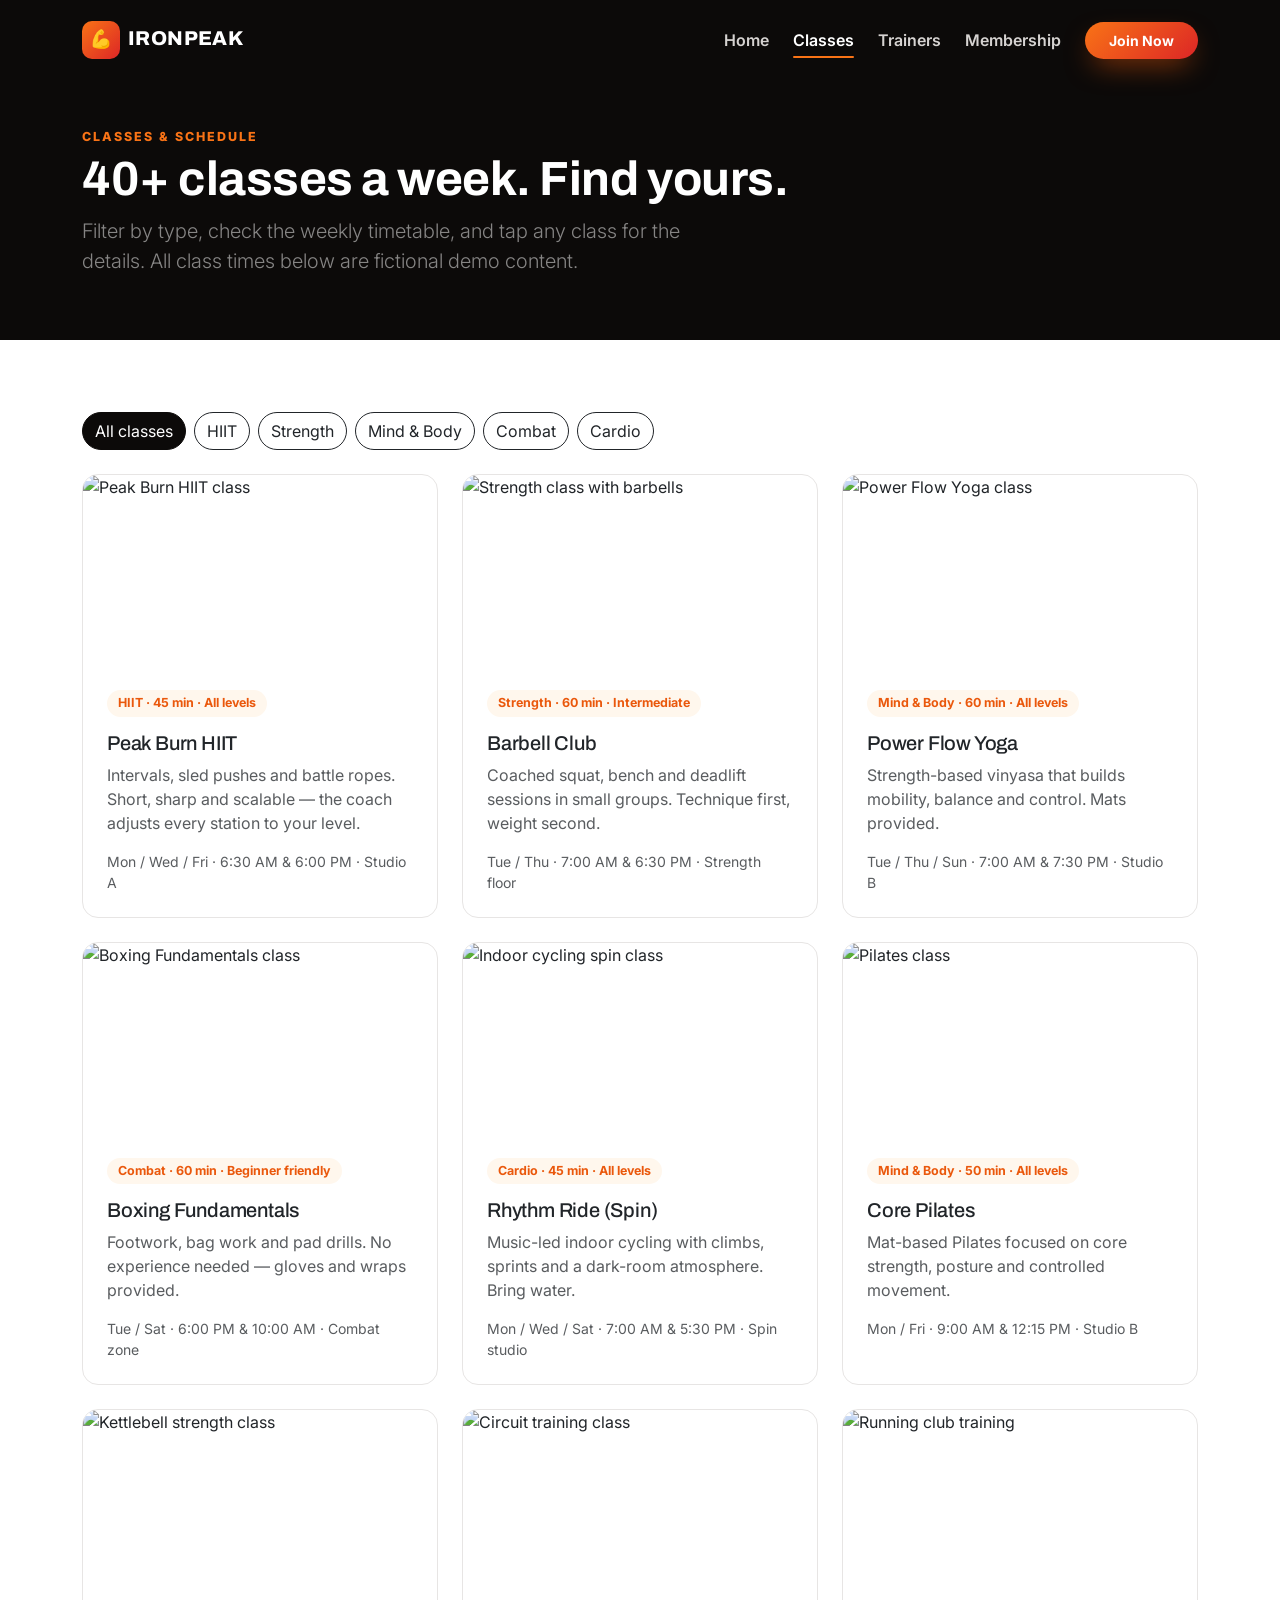
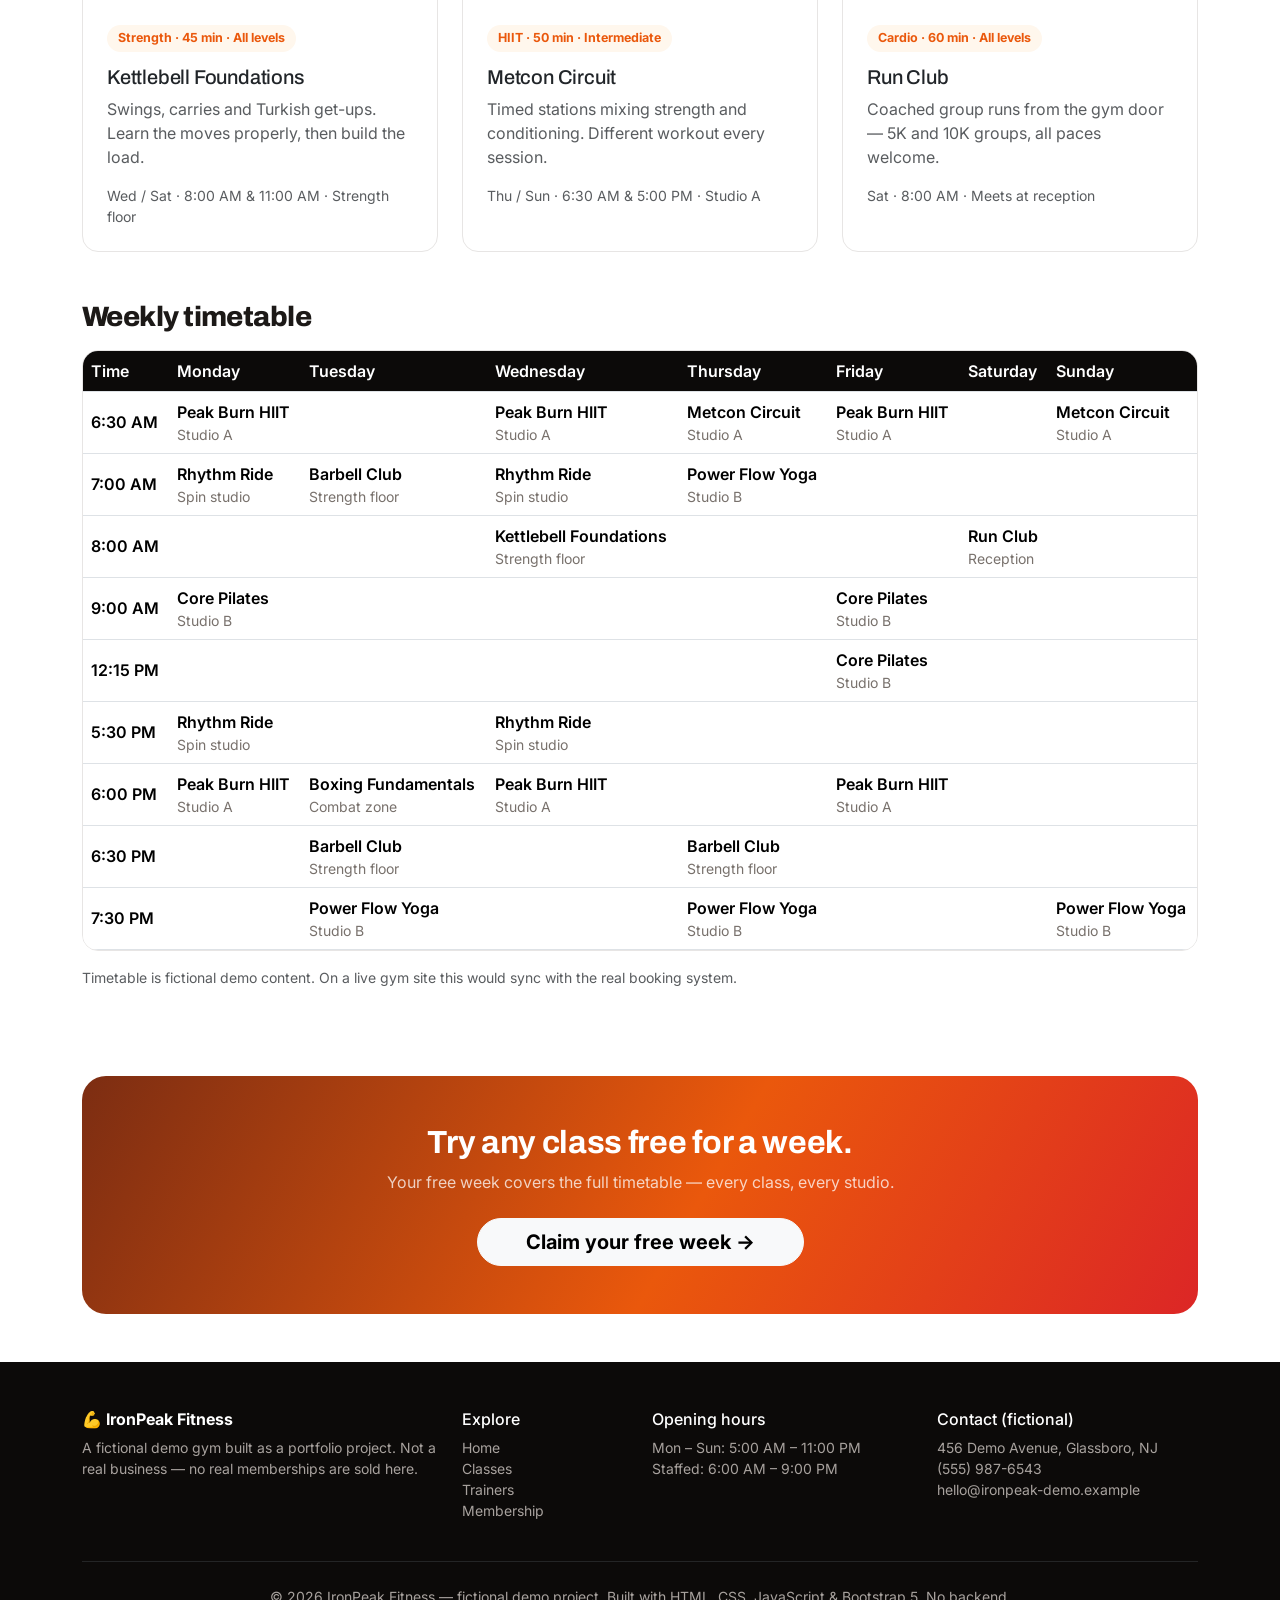
==== classes.html @ 5a1632c7 "Add IronPeak Fitness: class schedule, trainers, membership plans, BMI calculator" ====
<!DOCTYPE html>
<html lang="en">
<head>
  <meta charset="UTF-8">
  <meta name="viewport" content="width=device-width, initial-scale=1.0">
  <meta name="description" content="IronPeak Fitness class schedule — fictional demo timetable and class details.">
  <title>Classes &amp; Schedule — IronPeak Fitness</title>
  <link href="https://cdn.jsdelivr.net/npm/bootstrap@5.3.3/dist/css/bootstrap.min.css" rel="stylesheet">
  <link rel="preconnect" href="https://fonts.googleapis.com">
  <link href="https://fonts.googleapis.com/css2?family=Archivo:wght@600;700;800;900&family=Inter:wght@400;500;600;700&display=swap" rel="stylesheet">
  <link rel="stylesheet" href="assets/css/style.css">
</head>
<body>

<nav class="navbar navbar-expand-lg navbar-dark sticky-top py-3" style="background-color: var(--coal) !important;">
  <div class="container">
    <a class="navbar-brand" href="index.html"><span class="logo-mark">💪</span>IRONPEAK</a>
    <button class="navbar-toggler" type="button" data-bs-toggle="collapse" data-bs-target="#mainNav" aria-controls="mainNav" aria-expanded="false" aria-label="Toggle navigation">
      <span class="navbar-toggler-icon"></span>
    </button>
    <div class="collapse navbar-collapse" id="mainNav">
      <ul class="navbar-nav ms-auto align-items-lg-center gap-lg-2">
        <li class="nav-item"><a class="nav-link" href="index.html">Home</a></li>
        <li class="nav-item"><a class="nav-link active" href="classes.html">Classes</a></li>
        <li class="nav-item"><a class="nav-link" href="trainers.html">Trainers</a></li>
        <li class="nav-item"><a class="nav-link" href="membership.html">Membership</a></li>
        <li class="nav-item ms-lg-2"><a class="btn btn-ember btn-sm px-4 py-2" href="membership.html">Join Now</a></li>
      </ul>
    </div>
  </div>
</nav>

<header class="py-5" style="background: var(--coal); color: #fff;">
  <div class="container">
    <p class="section-kicker mb-1">Classes &amp; schedule</p>
    <h1 class="display-5 fw-bold">40+ classes a week. Find yours.</h1>
    <p class="lead text-white-50" style="max-width: 640px;">Filter by type, check the weekly timetable, and tap any class for the details. All class times below are fictional demo content.</p>
  </div>
</header>

<section class="section-pad">
  <div class="container">
    <!-- FILTER -->
    <div class="d-flex flex-wrap gap-2 mb-4 reveal" role="group" aria-label="Filter classes">
      <button type="button" class="btn btn-outline-dark rounded-pill filter-btn active" data-filter="all">All classes</button>
      <button type="button" class="btn btn-outline-dark rounded-pill filter-btn" data-filter="hiit">HIIT</button>
      <button type="button" class="btn btn-outline-dark rounded-pill filter-btn" data-filter="strength">Strength</button>
      <button type="button" class="btn btn-outline-dark rounded-pill filter-btn" data-filter="mind-body">Mind &amp; Body</button>
      <button type="button" class="btn btn-outline-dark rounded-pill filter-btn" data-filter="combat">Combat</button>
      <button type="button" class="btn btn-outline-dark rounded-pill filter-btn" data-filter="cardio">Cardio</button>
    </div>

    <!-- CLASS CARDS -->
    <div class="row g-4" id="class-grid">
      <div class="col-md-6 col-lg-4 reveal" data-category="hiit">
        <div class="card card-lift h-100">
          <img src="https://picsum.photos/seed/ironpeak-hiit/800/500" class="card-img-top class-img" alt="Peak Burn HIIT class" loading="lazy">
          <div class="card-body p-4">
            <span class="chip">HIIT · 45 min · All levels</span>
            <h5 class="mt-2">Peak Burn HIIT</h5>
            <p class="text-muted">Intervals, sled pushes and battle ropes. Short, sharp and scalable — the coach adjusts every station to your level.</p>
            <p class="text-muted small mb-0">Mon / Wed / Fri · 6:30 AM &amp; 6:00 PM · Studio A</p>
          </div>
        </div>
      </div>
      <div class="col-md-6 col-lg-4 reveal reveal-delay-1" data-category="strength">
        <div class="card card-lift h-100">
          <img src="https://picsum.photos/seed/ironpeak-strength/800/500" class="card-img-top class-img" alt="Strength class with barbells" loading="lazy">
          <div class="card-body p-4">
            <span class="chip">Strength · 60 min · Intermediate</span>
            <h5 class="mt-2">Barbell Club</h5>
            <p class="text-muted">Coached squat, bench and deadlift sessions in small groups. Technique first, weight second.</p>
            <p class="text-muted small mb-0">Tue / Thu · 7:00 AM &amp; 6:30 PM · Strength floor</p>
          </div>
        </div>
      </div>
      <div class="col-md-6 col-lg-4 reveal reveal-delay-2" data-category="mind-body">
        <div class="card card-lift h-100">
          <img src="https://picsum.photos/seed/ironpeak-yoga/800/500" class="card-img-top class-img" alt="Power Flow Yoga class" loading="lazy">
          <div class="card-body p-4">
            <span class="chip">Mind &amp; Body · 60 min · All levels</span>
            <h5 class="mt-2">Power Flow Yoga</h5>
            <p class="text-muted">Strength-based vinyasa that builds mobility, balance and control. Mats provided.</p>
            <p class="text-muted small mb-0">Tue / Thu / Sun · 7:00 AM &amp; 7:30 PM · Studio B</p>
          </div>
        </div>
      </div>
      <div class="col-md-6 col-lg-4 reveal" data-category="combat">
        <div class="card card-lift h-100">
          <img src="https://picsum.photos/seed/ironpeak-boxing/800/500" class="card-img-top class-img" alt="Boxing Fundamentals class" loading="lazy">
          <div class="card-body p-4">
            <span class="chip">Combat · 60 min · Beginner friendly</span>
            <h5 class="mt-2">Boxing Fundamentals</h5>
            <p class="text-muted">Footwork, bag work and pad drills. No experience needed — gloves and wraps provided.</p>
            <p class="text-muted small mb-0">Tue / Sat · 6:00 PM &amp; 10:00 AM · Combat zone</p>
          </div>
        </div>
      </div>
      <div class="col-md-6 col-lg-4 reveal reveal-delay-1" data-category="cardio">
        <div class="card card-lift h-100">
          <img src="https://picsum.photos/seed/ironpeak-spin/800/500" class="card-img-top class-img" alt="Indoor cycling spin class" loading="lazy">
          <div class="card-body p-4">
            <span class="chip">Cardio · 45 min · All levels</span>
            <h5 class="mt-2">Rhythm Ride (Spin)</h5>
            <p class="text-muted">Music-led indoor cycling with climbs, sprints and a dark-room atmosphere. Bring water.</p>
            <p class="text-muted small mb-0">Mon / Wed / Sat · 7:00 AM &amp; 5:30 PM · Spin studio</p>
          </div>
        </div>
      </div>
      <div class="col-md-6 col-lg-4 reveal reveal-delay-2" data-category="mind-body">
        <div class="card card-lift h-100">
          <img src="https://picsum.photos/seed/ironpeak-pilates/800/500" class="card-img-top class-img" alt="Pilates class" loading="lazy">
          <div class="card-body p-4">
            <span class="chip">Mind &amp; Body · 50 min · All levels</span>
            <h5 class="mt-2">Core Pilates</h5>
            <p class="text-muted">Mat-based Pilates focused on core strength, posture and controlled movement.</p>
            <p class="text-muted small mb-0">Mon / Fri · 9:00 AM &amp; 12:15 PM · Studio B</p>
          </div>
        </div>
      </div>
      <div class="col-md-6 col-lg-4 reveal" data-category="strength">
        <div class="card card-lift h-100">
          <img src="https://picsum.photos/seed/ironpeak-kettlebell/800/500" class="card-img-top class-img" alt="Kettlebell strength class" loading="lazy">
          <div class="card-body p-4">
            <span class="chip">Strength · 45 min · All levels</span>
            <h5 class="mt-2">Kettlebell Foundations</h5>
            <p class="text-muted">Swings, carries and Turkish get-ups. Learn the moves properly, then build the load.</p>
            <p class="text-muted small mb-0">Wed / Sat · 8:00 AM &amp; 11:00 AM · Strength floor</p>
          </div>
        </div>
      </div>
      <div class="col-md-6 col-lg-4 reveal reveal-delay-1" data-category="hiit">
        <div class="card card-lift h-100">
          <img src="https://picsum.photos/seed/ironpeak-circuit/800/500" class="card-img-top class-img" alt="Circuit training class" loading="lazy">
          <div class="card-body p-4">
            <span class="chip">HIIT · 50 min · Intermediate</span>
            <h5 class="mt-2">Metcon Circuit</h5>
            <p class="text-muted">Timed stations mixing strength and conditioning. Different workout every session.</p>
            <p class="text-muted small mb-0">Thu / Sun · 6:30 AM &amp; 5:00 PM · Studio A</p>
          </div>
        </div>
      </div>
      <div class="col-md-6 col-lg-4 reveal reveal-delay-2" data-category="cardio">
        <div class="card card-lift h-100">
          <img src="https://picsum.photos/seed/ironpeak-run/800/500" class="card-img-top class-img" alt="Running club training" loading="lazy">
          <div class="card-body p-4">
            <span class="chip">Cardio · 60 min · All levels</span>
            <h5 class="mt-2">Run Club</h5>
            <p class="text-muted">Coached group runs from the gym door — 5K and 10K groups, all paces welcome.</p>
            <p class="text-muted small mb-0">Sat · 8:00 AM · Meets at reception</p>
          </div>
        </div>
      </div>
    </div>

    <!-- TIMETABLE -->
    <div class="mt-5 reveal">
      <h3 class="section-title mb-3">Weekly timetable</h3>
      <div class="table-responsive card card-lift">
        <table class="table timetable table-hover align-middle mb-0">
          <thead>
            <tr><th>Time</th><th>Monday</th><th>Tuesday</th><th>Wednesday</th><th>Thursday</th><th>Friday</th><th>Saturday</th><th>Sunday</th></tr>
          </thead>
          <tbody>
            <tr><td class="fw-semibold">6:30 AM</td><td class="class-cell">Peak Burn HIIT<small>Studio A</small></td><td></td><td class="class-cell">Peak Burn HIIT<small>Studio A</small></td><td class="class-cell">Metcon Circuit<small>Studio A</small></td><td class="class-cell">Peak Burn HIIT<small>Studio A</small></td><td></td><td class="class-cell">Metcon Circuit<small>Studio A</small></td></tr>
            <tr><td class="fw-semibold">7:00 AM</td><td class="class-cell">Rhythm Ride<small>Spin studio</small></td><td class="class-cell">Barbell Club<small>Strength floor</small></td><td class="class-cell">Rhythm Ride<small>Spin studio</small></td><td class="class-cell">Power Flow Yoga<small>Studio B</small></td><td></td><td></td><td></td></tr>
            <tr><td class="fw-semibold">8:00 AM</td><td></td><td></td><td class="class-cell">Kettlebell Foundations<small>Strength floor</small></td><td></td><td></td><td class="class-cell">Run Club<small>Reception</small></td><td></td></tr>
            <tr><td class="fw-semibold">9:00 AM</td><td class="class-cell">Core Pilates<small>Studio B</small></td><td></td><td></td><td></td><td class="class-cell">Core Pilates<small>Studio B</small></td><td></td><td></td></tr>
            <tr><td class="fw-semibold">12:15 PM</td><td></td><td></td><td></td><td></td><td class="class-cell">Core Pilates<small>Studio B</small></td><td></td><td></td></tr>
            <tr><td class="fw-semibold">5:30 PM</td><td class="class-cell">Rhythm Ride<small>Spin studio</small></td><td></td><td class="class-cell">Rhythm Ride<small>Spin studio</small></td><td></td><td></td><td></td><td></td></tr>
            <tr><td class="fw-semibold">6:00 PM</td><td class="class-cell">Peak Burn HIIT<small>Studio A</small></td><td class="class-cell">Boxing Fundamentals<small>Combat zone</small></td><td class="class-cell">Peak Burn HIIT<small>Studio A</small></td><td></td><td class="class-cell">Peak Burn HIIT<small>Studio A</small></td><td></td><td></td></tr>
            <tr><td class="fw-semibold">6:30 PM</td><td></td><td class="class-cell">Barbell Club<small>Strength floor</small></td><td></td><td class="class-cell">Barbell Club<small>Strength floor</small></td><td></td><td></td><td></td></tr>
            <tr><td class="fw-semibold">7:30 PM</td><td></td><td class="class-cell">Power Flow Yoga<small>Studio B</small></td><td></td><td class="class-cell">Power Flow Yoga<small>Studio B</small></td><td></td><td></td><td class="class-cell">Power Flow Yoga<small>Studio B</small></td></tr>
          </tbody>
        </table>
      </div>
      <p class="text-muted small mt-3">Timetable is fictional demo content. On a live gym site this would sync with the real booking system.</p>
    </div>
  </div>
</section>

<section class="pb-5">
  <div class="container">
    <div class="cta-band p-5 text-center reveal">
      <h2 class="fw-bold">Try any class free for a week.</h2>
      <p class="mb-4 opacity-75">Your free week covers the full timetable — every class, every studio.</p>
      <a href="membership.html" class="btn btn-light btn-lg rounded-pill px-5 fw-bold">Claim your free week →</a>
    </div>
  </div>
</section>

<footer class="pt-5 pb-4">
  <div class="container">
    <div class="row g-4">
      <div class="col-md-4">
        <h6 class="fw-bold">💪 IronPeak Fitness</h6>
        <p class="small">A fictional demo gym built as a portfolio project. Not a real business — no real memberships are sold here.</p>
      </div>
      <div class="col-md-2">
        <h6>Explore</h6>
        <ul class="list-unstyled small">
          <li><a href="index.html">Home</a></li>
          <li><a href="classes.html">Classes</a></li>
          <li><a href="trainers.html">Trainers</a></li>
          <li><a href="membership.html">Membership</a></li>
        </ul>
      </div>
      <div class="col-md-3">
        <h6>Opening hours</h6>
        <ul class="list-unstyled small">
          <li>Mon – Sun: 5:00 AM – 11:00 PM</li>
          <li>Staffed: 6:00 AM – 9:00 PM</li>
        </ul>
      </div>
      <div class="col-md-3">
        <h6>Contact (fictional)</h6>
        <ul class="list-unstyled small">
          <li>456 Demo Avenue, Glassboro, NJ</li>
          <li>(555) 987-6543</li>
          <li>hello@ironpeak-demo.example</li>
        </ul>
      </div>
    </div>
    <hr class="border-secondary my-4">
    <p class="small text-center mb-0">© <span id="year"></span> IronPeak Fitness — fictional demo project. Built with HTML, CSS, JavaScript &amp; Bootstrap 5. No backend.</p>
  </div>
</footer>

<script src="https://cdn.jsdelivr.net/npm/bootstrap@5.3.3/dist/js/bootstrap.bundle.min.js"></script>
<script src="assets/js/main.js"></script>
</body>
</html>
---- assets/css/style.css ----
/* IronPeak Fitness — custom styles (Bootstrap 5 layered on top) */
:root {
  --ember: #f97316;
  --ember-dark: #ea580c;
  --ember-soft: #fff7ed;
  --coal: #0c0a09;
  --coal-2: #1c1917;
  --steel: #78716c;
  --paper: #fafaf9;
  --gold: #fbbf24;
  --radius: 1rem;
}

html { scroll-behavior: smooth; }
body {
  font-family: "Inter", system-ui, -apple-system, sans-serif;
  color: #1c1917;
  background: #fff;
  overflow-x: hidden;
}
h1, h2, h3, h4, h5, .display-font {
  font-family: "Archivo", "Inter", sans-serif;
  letter-spacing: -.01em;
}

/* ---------- Navbar ---------- */
.navbar-dark .navbar-brand { font-family: "Archivo", sans-serif; font-weight: 800; letter-spacing: .02em; }
.navbar-brand .logo-mark {
  display: inline-flex; align-items: center; justify-content: center;
  width: 38px; height: 38px; border-radius: 10px;
  background: linear-gradient(135deg, var(--ember), #dc2626);
  color: #fff; font-size: 1.1rem; margin-right: .5rem;
}
.navbar-dark .nav-link { font-weight: 600; color: #d6d3d1 !important; position: relative; }
.navbar-dark .nav-link::after {
  content: ""; position: absolute; left: .5rem; right: .5rem; bottom: .15rem;
  height: 2px; background: var(--ember); border-radius: 2px;
  transform: scaleX(0); transform-origin: left; transition: transform .25s ease;
}
.navbar-dark .nav-link:hover::after, .navbar-dark .nav-link.active::after { transform: scaleX(1); }
.navbar-dark .nav-link.active { color: #fff !important; }

/* ---------- Hero ---------- */
.hero {
  background:
    linear-gradient(180deg, rgba(12,10,9,.82), rgba(12,10,9,.55) 60%, rgba(12,10,9,.9)),
    url("https://picsum.photos/seed/ironpeak-hero/1800/1000") center/cover no-repeat;
  color: #fff;
  padding: 6.5rem 0 5rem;
}
.hero h1 { font-weight: 900; text-transform: uppercase; line-height: .95; letter-spacing: -.02em; }
.hero h1 .accent { color: var(--ember); }
.hero-badge {
  display: inline-flex; align-items: center; gap: .45rem;
  background: rgba(255,255,255,.12); border: 1px solid rgba(255,255,255,.25);
  backdrop-filter: blur(6px);
  padding: .4rem .9rem; border-radius: 999px; font-size: .85rem; font-weight: 600;
}
.stat-num { font-family: "Archivo", sans-serif; font-size: 2.1rem; font-weight: 800; color: #fff; line-height: 1; }
.stat-label { font-size: .85rem; color: #d6d3d1; }

/* ---------- Buttons ---------- */
.btn-ember {
  background: linear-gradient(135deg, var(--ember), #dc2626);
  border: none; color: #fff; font-weight: 700;
  padding: .8rem 1.8rem; border-radius: 999px;
  box-shadow: 0 12px 28px -8px rgba(234,88,12,.6);
  transition: transform .2s ease, box-shadow .2s ease;
}
.btn-ember:hover, .btn-ember:focus { color: #fff; transform: translateY(-2px); box-shadow: 0 18px 34px -8px rgba(234,88,12,.65); }
.btn-outline-light-soft {
  border: 2px solid rgba(255,255,255,.7); color: #fff; font-weight: 600;
  padding: .75rem 1.6rem; border-radius: 999px; transition: all .2s ease;
}
.btn-outline-light-soft:hover { background: #fff; color: var(--coal); }
.btn-outline-ember {
  border: 2px solid var(--ember); color: var(--ember-dark); font-weight: 600;
  padding: .7rem 1.5rem; border-radius: 999px; transition: all .2s ease;
}
.btn-outline-ember:hover { background: var(--ember); color: #fff; }

/* ---------- Cards ---------- */
.card-lift {
  border: 1px solid #e7e5e4; border-radius: var(--radius);
  transition: transform .3s ease, box-shadow .3s ease, border-color .3s ease;
  overflow: hidden;
}
.card-lift:hover { transform: translateY(-6px); box-shadow: 0 24px 48px -16px rgba(12,10,9,.25); border-color: #fdba74; }
.icon-tile {
  width: 56px; height: 56px; border-radius: 16px;
  display: inline-flex; align-items: center; justify-content: center;
  font-size: 1.5rem; color: #fff;
  background: linear-gradient(135deg, var(--ember), #dc2626);
}
.trainer-img { height: 280px; object-fit: cover; transition: transform .5s ease; }
.card-lift:hover .trainer-img { transform: scale(1.05); }
.chip {
  display: inline-block; background: var(--ember-soft); color: var(--ember-dark);
  font-size: .78rem; font-weight: 700; padding: .25rem .7rem; border-radius: 999px; margin: 0 .25rem .35rem 0;
}
.class-img { height: 190px; object-fit: cover; }

/* ---------- Sections ---------- */
.section-pad { padding: 4.5rem 0; }
.section-kicker {
  text-transform: uppercase; letter-spacing: .16em; font-size: .78rem;
  font-weight: 800; color: var(--ember);
}
.section-title { font-weight: 800; letter-spacing: -.02em; }
.bg-dark-section { background: var(--coal); color: #fafaf9; }
.bg-soft { background: var(--paper); }
.cta-band {
  background: linear-gradient(120deg, #7c2d12, var(--ember-dark) 55%, #dc2626);
  border-radius: 1.5rem; color: #fff;
}

/* ---------- Timetable ---------- */
.timetable th { background: var(--coal); color: #fff; font-weight: 600; white-space: nowrap; }
.timetable td { vertical-align: middle; }
.timetable .class-cell { font-weight: 600; }
.timetable .class-cell small { display: block; font-weight: 400; color: var(--steel); }
.filter-btn.active { background: var(--coal); color: #fff; border-color: var(--coal); }

/* ---------- Pricing ---------- */
.plan-popular {
  border: 2px solid var(--ember) !important;
  box-shadow: 0 24px 48px -16px rgba(234,88,12,.35);
  position: relative;
}
.plan-badge {
  position: absolute; top: -14px; left: 50%; transform: translateX(-50%);
  background: linear-gradient(135deg, var(--ember), #dc2626); color: #fff;
  font-size: .75rem; font-weight: 800; letter-spacing: .08em; text-transform: uppercase;
  padding: .35rem 1rem; border-radius: 999px; white-space: nowrap;
}
.price-tag { font-family: "Archivo", sans-serif; font-size: 2.4rem; font-weight: 800; color: var(--coal); line-height: 1; }
.price-tag small { font-size: .9rem; color: var(--steel); font-weight: 500; }

/* ---------- BMI ---------- */
.bmi-box { background: var(--coal); color: #fafaf9; border-radius: 1.5rem; }
.bmi-result-num { font-family: "Archivo", sans-serif; font-size: 3rem; font-weight: 800; line-height: 1; }
.bmi-meter { height: 12px; border-radius: 999px; background: linear-gradient(90deg, #38bdf8 0 18.5%, #22c55e 18.5% 25%, #facc15 25% 30%, #ef4444 30% 100%); }
.bmi-marker {
  position: absolute; top: -6px; width: 4px; height: 24px;
  background: #fff; border-radius: 2px; transform: translateX(-50%);
  box-shadow: 0 0 0 2px rgba(0,0,0,.4); transition: left .5s ease;
}
.bmi-range-label { font-size: .72rem; color: #a8a29e; }

/* ---------- Scroll reveal ---------- */
.reveal { opacity: 0; transform: translateY(26px); transition: opacity .7s ease, transform .7s ease; }
.reveal.visible { opacity: 1; transform: none; }
.reveal-delay-1 { transition-delay: .12s; }
.reveal-delay-2 { transition-delay: .24s; }

/* ---------- Forms ---------- */
.form-control, .form-select { border-radius: .75rem; padding: .7rem 1rem; border: 1.5px solid #e7e5e4; }
.form-control:focus, .form-select:focus { border-color: var(--ember); box-shadow: 0 0 0 .25rem rgba(249,115,22,.18); }
.bmi-box .form-control { background: #292524; border-color: #44403c; color: #fff; }
.bmi-box .form-control:focus { border-color: var(--ember); box-shadow: 0 0 0 .25rem rgba(249,115,22,.3); }
.bmi-box .form-control::placeholder { color: #a8a29e; }

/* ---------- Footer ---------- */
footer { background: var(--coal); color: #a8a29e; }
footer a { color: #a8a29e; text-decoration: none; }
footer a:hover { color: #fff; }
footer h6 { color: #fff; }

@media (max-width: 767px) {
  .hero { padding: 4.5rem 0 3.5rem; }
  .stat-num { font-size: 1.6rem; }
  .bmi-result-num { font-size: 2.4rem; }
}
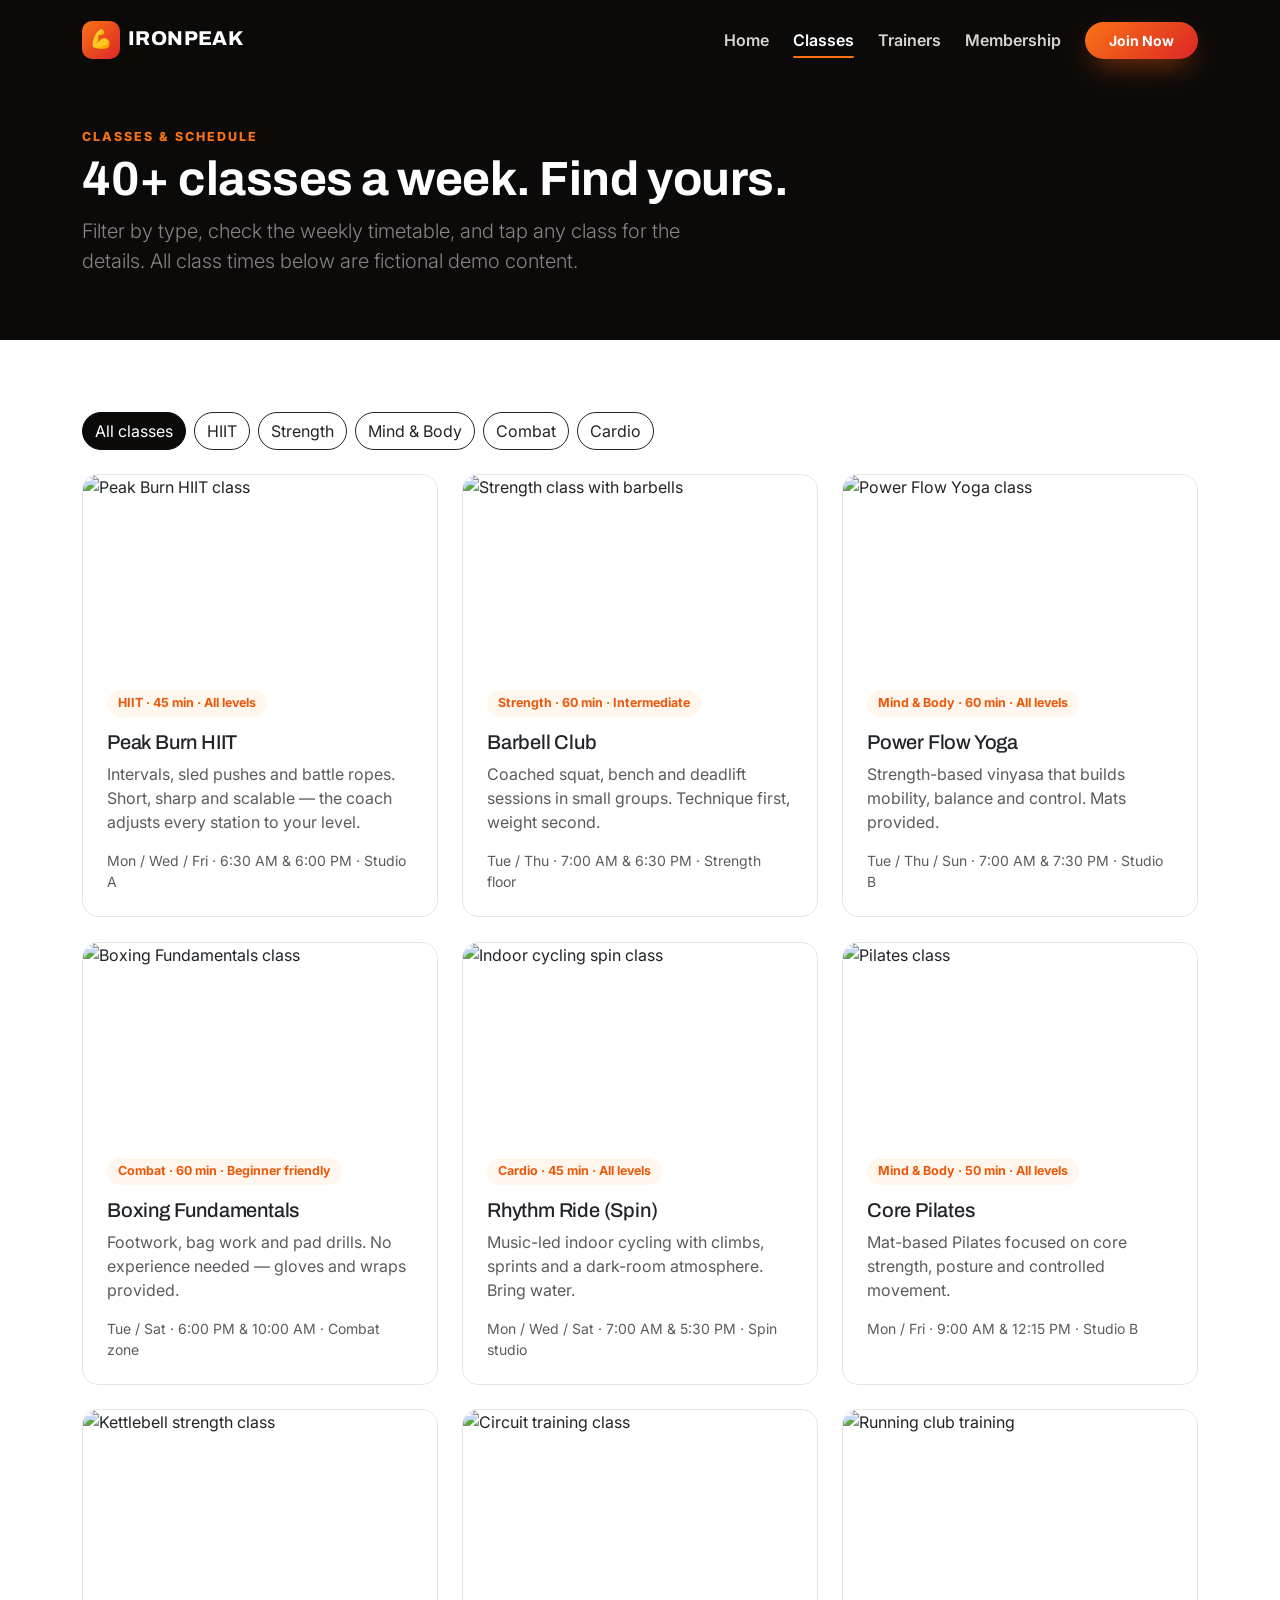
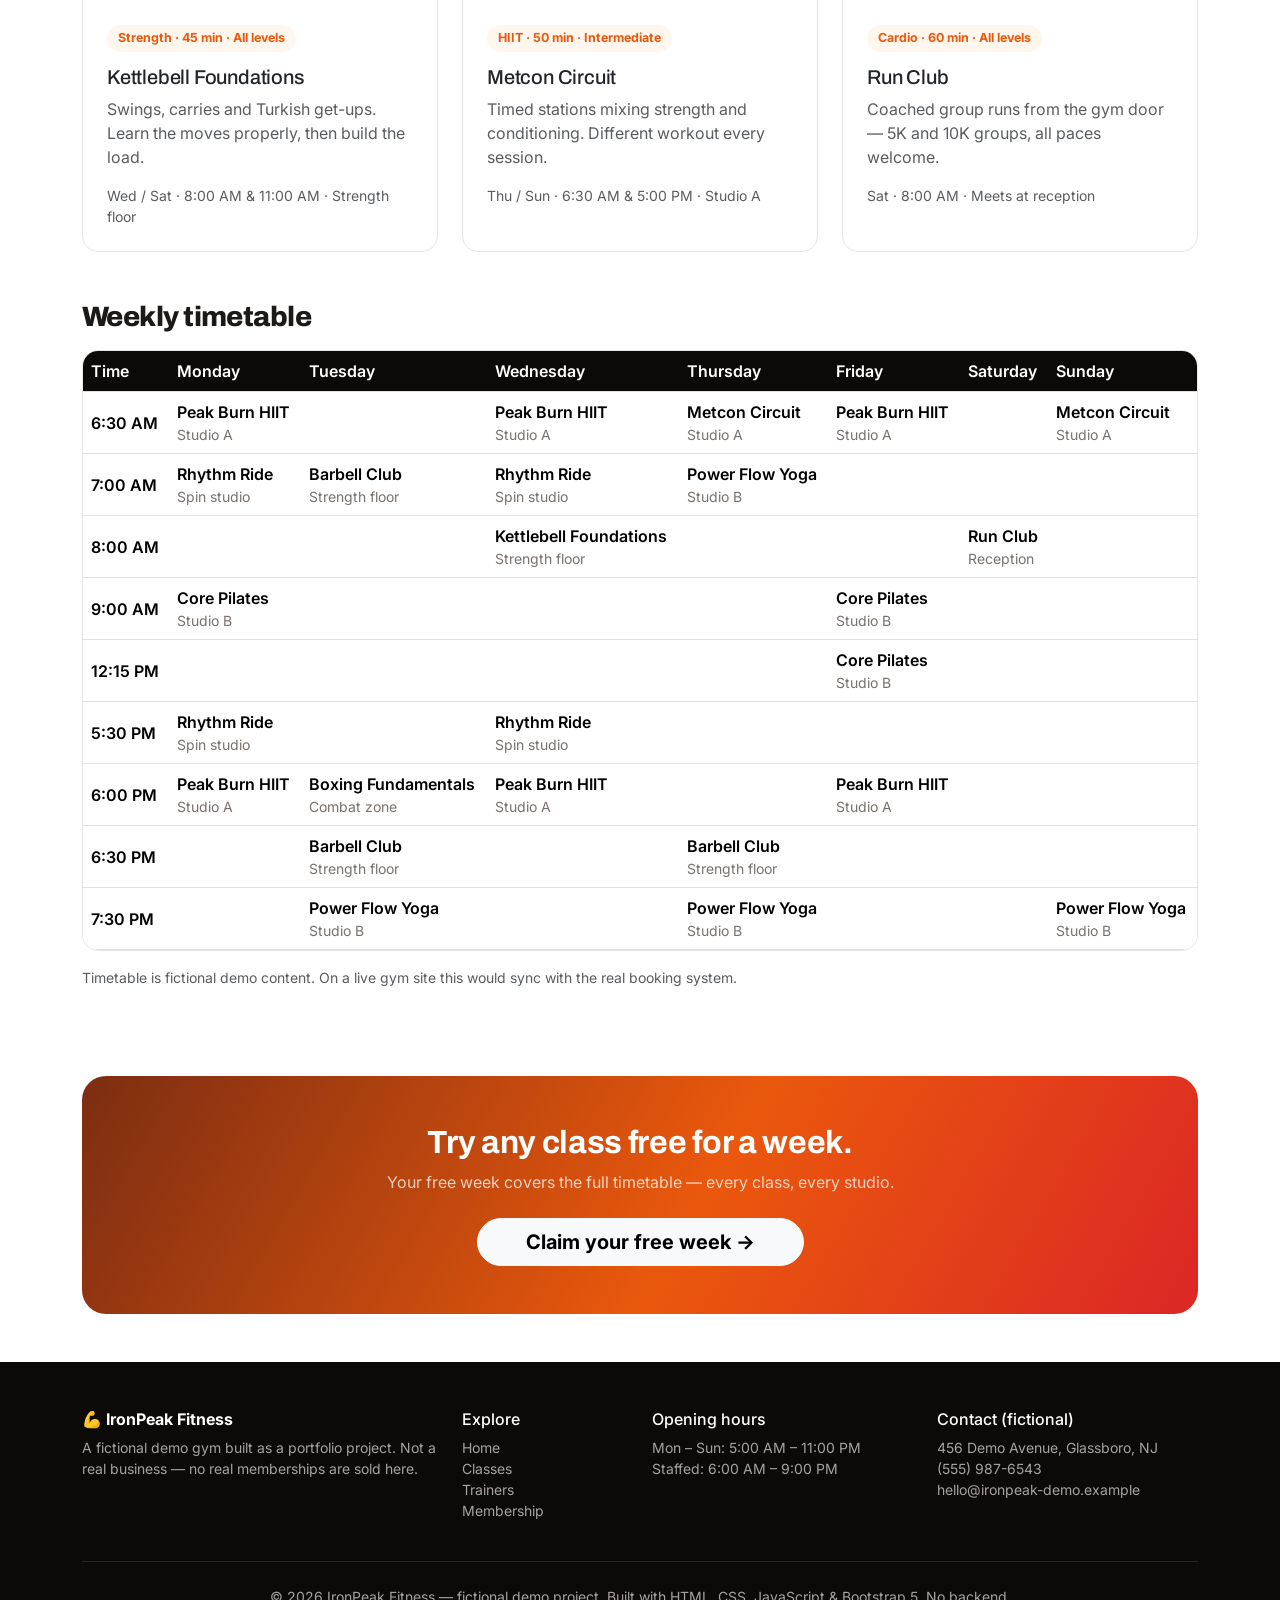
==== commit 0c6c2851: "Upgrade polish: animations, content, accessibility" ====
--- a/classes.html
+++ b/classes.html
@@ -11,17 +11,18 @@
   <link rel="stylesheet" href="assets/css/style.css">
 </head>
 <body>
+<a class="skip-link" href="#main">Skip to main content</a>
 
 <nav class="navbar navbar-expand-lg navbar-dark sticky-top py-3" style="background-color: var(--coal) !important;">
   <div class="container">
-    <a class="navbar-brand" href="index.html"><span class="logo-mark">💪</span>IRONPEAK</a>
+    <a class="navbar-brand" href="index.html"><span class="logo-mark" aria-hidden="true">💪</span>IRONPEAK</a>
     <button class="navbar-toggler" type="button" data-bs-toggle="collapse" data-bs-target="#mainNav" aria-controls="mainNav" aria-expanded="false" aria-label="Toggle navigation">
       <span class="navbar-toggler-icon"></span>
     </button>
     <div class="collapse navbar-collapse" id="mainNav">
       <ul class="navbar-nav ms-auto align-items-lg-center gap-lg-2">
         <li class="nav-item"><a class="nav-link" href="index.html">Home</a></li>
-        <li class="nav-item"><a class="nav-link active" href="classes.html">Classes</a></li>
+        <li class="nav-item"><a class="nav-link active" aria-current="page" href="classes.html">Classes</a></li>
         <li class="nav-item"><a class="nav-link" href="trainers.html">Trainers</a></li>
         <li class="nav-item"><a class="nav-link" href="membership.html">Membership</a></li>
         <li class="nav-item ms-lg-2"><a class="btn btn-ember btn-sm px-4 py-2" href="membership.html">Join Now</a></li>
@@ -38,16 +39,17 @@
   </div>
 </header>
 
-<section class="section-pad">
+<section class="section-pad" id="main">
   <div class="container">
     <!-- FILTER -->
     <div class="d-flex flex-wrap gap-2 mb-4 reveal" role="group" aria-label="Filter classes">
-      <button type="button" class="btn btn-outline-dark rounded-pill filter-btn active" data-filter="all">All classes</button>
-      <button type="button" class="btn btn-outline-dark rounded-pill filter-btn" data-filter="hiit">HIIT</button>
-      <button type="button" class="btn btn-outline-dark rounded-pill filter-btn" data-filter="strength">Strength</button>
-      <button type="button" class="btn btn-outline-dark rounded-pill filter-btn" data-filter="mind-body">Mind &amp; Body</button>
-      <button type="button" class="btn btn-outline-dark rounded-pill filter-btn" data-filter="combat">Combat</button>
-      <button type="button" class="btn btn-outline-dark rounded-pill filter-btn" data-filter="cardio">Cardio</button>
+      <p id="filter-status" class="visually-hidden" role="status" aria-live="polite"></p>
+      <button type="button" class="btn btn-outline-dark rounded-pill filter-btn active" data-filter="all" aria-pressed="true">All classes</button>
+      <button type="button" class="btn btn-outline-dark rounded-pill filter-btn" data-filter="hiit" aria-pressed="false">HIIT</button>
+      <button type="button" class="btn btn-outline-dark rounded-pill filter-btn" data-filter="strength" aria-pressed="false">Strength</button>
+      <button type="button" class="btn btn-outline-dark rounded-pill filter-btn" data-filter="mind-body" aria-pressed="false">Mind &amp; Body</button>
+      <button type="button" class="btn btn-outline-dark rounded-pill filter-btn" data-filter="combat" aria-pressed="false">Combat</button>
+      <button type="button" class="btn btn-outline-dark rounded-pill filter-btn" data-filter="cardio" aria-pressed="false">Cardio</button>
     </div>
 
     <!-- CLASS CARDS -->
--- a/assets/css/style.css
+++ b/assets/css/style.css
@@ -171,3 +171,29 @@
   .stat-num { font-size: 1.6rem; }
   .bmi-result-num { font-size: 2.4rem; }
 }
+
+/* ===== Polish upgrade: motion, focus, responsiveness ===== */
+:root{--focus-ring:#f97316}
+:focus-visible{outline:3px solid var(--focus-ring);outline-offset:2px;border-radius:4px}
+.skip-link{position:absolute;left:-9999px;top:0;background:#f97316;color:#fff;padding:.6rem 1rem;z-index:2000;border-radius:0 0 10px 0;font-weight:600}
+.skip-link:focus{left:0;color:#fff}
+@keyframes heroUp{from{opacity:0;transform:translateY(22px)}to{opacity:1;transform:none}}
+@keyframes floaty{0%,100%{transform:translateY(0)}50%{transform:translateY(-10px)}}
+.hero .hero-badge,.hero h1,.hero .lead,.hero .d-flex,.hero .row.mt-5,.hero .btn{animation:heroUp .8s cubic-bezier(.22,1,.36,1) both}
+.hero h1{animation-delay:.08s}.hero .lead{animation-delay:.18s}.hero .d-flex{animation-delay:.28s}.hero .row.mt-5{animation-delay:.38s}
+.hero-img{animation:heroUp .9s .2s cubic-bezier(.22,1,.36,1) both}
+.btn{transition:transform .18s ease,box-shadow .18s ease,background-color .18s ease,color .18s ease}
+.btn:active{transform:translateY(1px) scale(.98)}
+.card-lift,.card{will-change:transform}
+.card-lift:focus-within,.card:focus-within{box-shadow:0 0 0 3px rgba(249,115,22,.35)}
+.icon-tile{transition:transform .3s ease}
+.card-lift:hover .icon-tile,.card:hover .icon-tile{transform:translateY(-3px) rotate(-3deg)}
+.reveal-left{opacity:0;transform:translateX(-28px);transition:opacity .7s ease,transform .7s ease}
+.reveal-right{opacity:0;transform:translateX(28px);transition:opacity .7s ease,transform .7s ease}
+.reveal-zoom{opacity:0;transform:scale(.96);transition:opacity .7s ease,transform .7s ease}
+.reveal-left.visible,.reveal-right.visible,.reveal-zoom.visible{opacity:1;transform:none}
+#back-to-top{position:fixed;right:1rem;bottom:1rem;z-index:1050;width:46px;height:46px;border-radius:50%;border:none;background:#f97316;color:#fff;font-size:1.2rem;box-shadow:0 10px 24px rgba(0,0,0,.25);opacity:0;pointer-events:none;transform:translateY(8px);transition:opacity .25s ease,transform .25s ease}
+#back-to-top.show{opacity:1;pointer-events:auto;transform:none}
+#back-to-top:hover{transform:translateY(-2px)}
+@media(max-width:575px){.section-pad,.section{padding:3rem 0}.hero h1{font-size:clamp(2rem,9vw,2.8rem)!important}.gallery-img{height:180px}.cta-band{padding:2rem 1.25rem!important}}
+@media(prefers-reduced-motion:reduce){html{scroll-behavior:auto}*,*::before,*::after{animation-duration:.001ms!important;animation-iteration-count:1!important;transition-duration:.001ms!important}.reveal,.reveal-left,.reveal-right,.reveal-zoom{opacity:1!important;transform:none!important}.hero-img{transform:none!important}}
